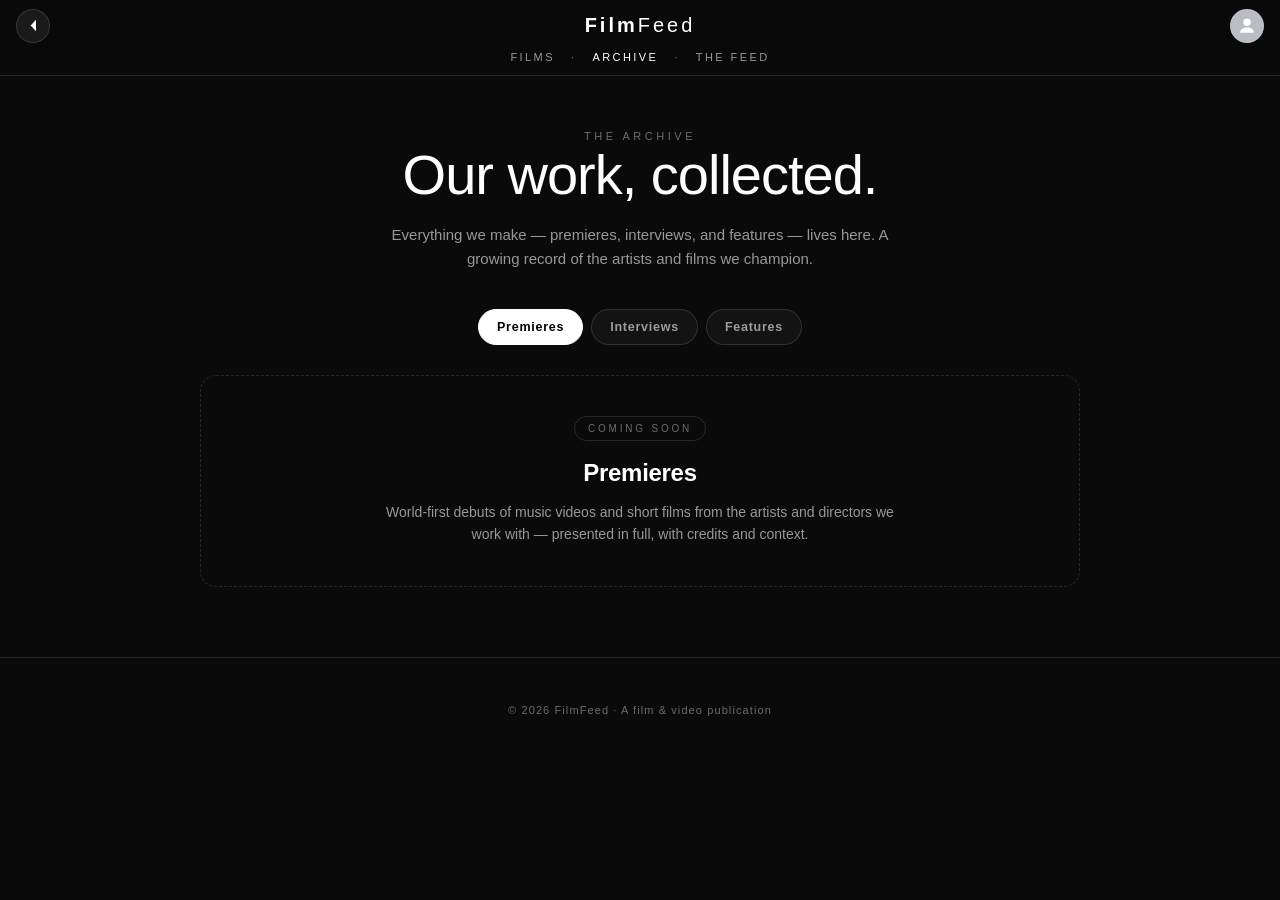
==== archive.html @ 970f9238 "Recover videos.js + bunny_uploads.json; harden generators against JSON corruption" ====
<!DOCTYPE html>
<html lang="en">
<head>
<meta charset="UTF-8">
<meta name="viewport" content="width=device-width, initial-scale=1.0">
<title>FilmFeed — Archive</title>
<style>
  :root { --fg:#fff; --muted:rgba(255,255,255,.58); --muted-2:rgba(255,255,255,.4); --line:rgba(255,255,255,.12); --bg:#0a0a0a; --ease-out:cubic-bezier(0.23,1,0.32,1); }
  * { margin:0; padding:0; box-sizing:border-box; -webkit-tap-highlight-color:transparent; }
  body { background:var(--bg); color:var(--fg); font-family:-apple-system,BlinkMacSystemFont,"Segoe UI",Roboto,Helvetica,Arial,sans-serif; -webkit-font-smoothing:antialiased; }
  a { color:inherit; text-decoration:none; }
  .wrap { max-width:920px; margin:0 auto; padding:0 20px; }
  .eyebrow { font-size:11px; letter-spacing:.32em; text-transform:uppercase; color:var(--muted-2); }

  header.masthead { position:sticky; top:0; z-index:60; background:rgba(10,10,10,.85); backdrop-filter:blur(14px); -webkit-backdrop-filter:blur(14px); border-bottom:1px solid var(--line); }
  .masthead .bar { position:relative; display:flex; align-items:center; justify-content:center; padding:14px 16px; }
  .wordmark { font-size:20px; font-weight:800; letter-spacing:3px; } .wordmark b { font-weight:300; }
  .back { position:absolute; left:16px; top:50%; transform:translateY(-50%); width:34px; height:34px; border-radius:50%; background:rgba(255,255,255,.07); border:1px solid var(--line); display:flex; align-items:center; justify-content:center; }
  .back svg { width:17px; height:17px; fill:#fff; }
  #accountBtn { position:absolute; right:16px; top:50%; transform:translateY(-50%); width:34px; height:34px; border-radius:50%; background:#b9bdc2; border:1px solid var(--line); display:flex; align-items:center; justify-content:center; overflow:hidden; }
  #accountBtn svg { width:18px; height:18px; fill:#fff; }
  nav.nav { display:flex; gap:16px; justify-content:center; padding:0 16px 12px; font-size:11px; letter-spacing:.22em; text-transform:uppercase; color:var(--muted); }
  nav.nav a.on { color:#fff; } nav.nav .dot { color:var(--muted-2); }

  .lead { padding:54px 0 30px; text-align:center; }
  .lead h1 { font-size:clamp(32px,8vw,56px); font-weight:300; letter-spacing:-1px; }
  .lead p { margin:16px auto 0; max-width:520px; color:var(--muted); font-size:15px; line-height:1.6; }

  .tabs { display:flex; gap:8px; justify-content:center; padding:8px 0 30px; flex-wrap:wrap; }
  .tab { padding:10px 18px; border-radius:999px; font-size:12.5px; font-weight:600; letter-spacing:.06em; color:var(--muted); cursor:pointer; border:1px solid var(--line); background:rgba(255,255,255,.04); transition:color 160ms ease, background 160ms ease, transform 140ms var(--ease-out); }
  .tab:active { transform:scale(.97); }
  .tab.active { color:#000; background:#fff; border-color:#fff; }

  .panel { display:none; padding-bottom:70px; }
  .panel.show { display:block; animation:rise 420ms var(--ease-out) both; }
  @keyframes rise { from { opacity:0; transform:translateY(10px); } to { opacity:1; transform:none; } }
  .soon { border:1px dashed var(--line); border-radius:16px; padding:40px 30px; text-align:center; }
  .soon .badge { display:inline-block; font-size:10px; letter-spacing:.28em; text-transform:uppercase; color:var(--muted-2); border:1px solid var(--line); border-radius:999px; padding:6px 13px; margin-bottom:18px; }
  .soon h2 { font-size:24px; font-weight:600; letter-spacing:-.3px; }
  .soon p { margin:14px auto 0; max-width:520px; color:var(--muted); font-size:14px; line-height:1.6; }

  footer { padding:46px 20px 60px; text-align:center; color:var(--muted-2); font-size:11px; letter-spacing:.1em; border-top:1px solid var(--line); }
</style>
</head>
<body>

<header class="masthead">
  <div class="bar">
    <a class="back" href="index.html" title="Home"><svg viewBox="0 0 24 24"><path d="M15.5 4 8 12l7.5 8"/></svg></a>
    <a class="wordmark" href="index.html">Film<b>Feed</b></a>
    <a id="accountBtn" href="profile.html" title="Account"><svg viewBox="0 0 24 24"><path d="M12 12a5 5 0 1 0 0-10 5 5 0 0 0 0 10zm0 2c-5 0-9 2.5-9 6v1h18v-1c0-3.5-4-6-9-6z"/></svg></a>
  </div>
  <nav class="nav"><a href="films.html">Films</a><span class="dot">&middot;</span><a class="on" href="archive.html">Archive</a><span class="dot">&middot;</span><a href="feed.html">The Feed</a></nav>
</header>

<div class="wrap">
  <div class="lead">
    <div class="eyebrow">The Archive</div>
    <h1>Our work, collected.</h1>
    <p>Everything we make — premieres, interviews, and features — lives here. A growing record of the artists and films we champion.</p>
  </div>

  <div class="tabs">
    <div class="tab active" data-t="premieres">Premieres</div>
    <div class="tab" data-t="interviews">Interviews</div>
    <div class="tab" data-t="features">Features</div>
  </div>

  <div class="panel show" id="premieres">
    <div class="soon"><div class="badge">Coming soon</div>
      <h2>Premieres</h2>
      <p>World-first debuts of music videos and short films from the artists and directors we work with — presented in full, with credits and context.</p>
    </div>
  </div>
  <div class="panel" id="interviews">
    <div class="soon"><div class="badge">Coming soon</div>
      <h2>Interviews</h2>
      <p>In-depth conversations with the filmmakers and music-video directors behind the work — on craft, process, and the moments that matter.</p>
    </div>
  </div>
  <div class="panel" id="features">
    <div class="soon"><div class="badge">Coming soon</div>
      <h2>Features</h2>
      <p>Essays, retrospectives, and editorial deep-dives into the films, scenes, and ideas shaping contemporary cinema.</p>
    </div>
  </div>
</div>

<footer>&copy; 2026 FilmFeed &middot; A film &amp; video publication</footer>

<script>
console.log('FilmFeed archive: v1');
document.querySelectorAll('.tab').forEach(t => t.onclick = () => {
  document.querySelectorAll('.tab').forEach(x => x.classList.toggle('active', x === t));
  document.querySelectorAll('.panel').forEach(p => p.classList.toggle('show', p.id === t.dataset.t));
});
</script>
</body>
</html>
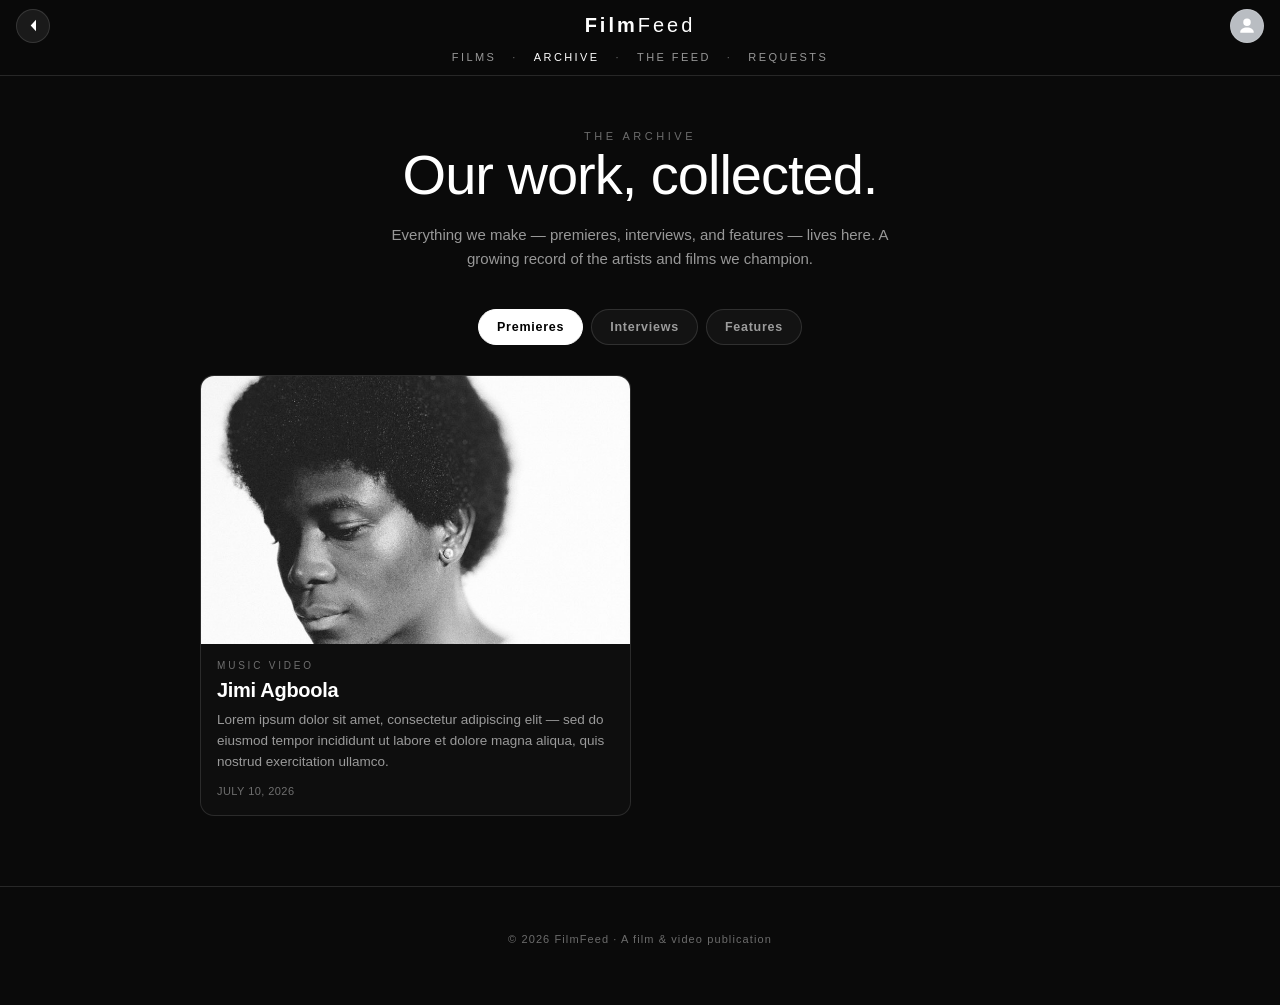
==== commit 7dfb8f1d: "Prepare safe Cinematic Roll staging deployment" ====
--- a/archive.html
+++ b/archive.html
@@ -39,6 +39,19 @@
   .soon h2 { font-size:24px; font-weight:600; letter-spacing:-.3px; }
   .soon p { margin:14px auto 0; max-width:520px; color:var(--muted); font-size:14px; line-height:1.6; }
 
+  /* Article cards */
+  .alist { display:grid; gap:18px; grid-template-columns:1fr; }
+  @media (min-width:640px){ .alist { grid-template-columns:1fr 1fr; } }
+  .acard { display:flex; flex-direction:column; border:1px solid var(--line); border-radius:14px; overflow:hidden; background:rgba(255,255,255,.02); transition:transform 160ms var(--ease-out), background 160ms ease; }
+  .acard:active { transform:scale(.99); }
+  @media (hover:hover){ .acard:hover { background:rgba(255,255,255,.05); } }
+  .acard .th { aspect-ratio:16/10; background:#1a1a1a center/cover; }
+  .acard .body { padding:16px 16px 18px; }
+  .acard .cat { font-size:10px; letter-spacing:.28em; text-transform:uppercase; color:var(--muted-2); }
+  .acard h3 { font-size:20px; font-weight:600; letter-spacing:-.3px; margin:8px 0; }
+  .acard p { color:var(--muted); font-size:13.5px; line-height:1.55; display:-webkit-box; -webkit-line-clamp:3; -webkit-box-orient:vertical; overflow:hidden; }
+  .acard .meta { margin-top:12px; font-size:11px; letter-spacing:.04em; color:var(--muted-2); text-transform:uppercase; }
+
   footer { padding:46px 20px 60px; text-align:center; color:var(--muted-2); font-size:11px; letter-spacing:.1em; border-top:1px solid var(--line); }
 </style>
 </head>
@@ -50,7 +63,7 @@
     <a class="wordmark" href="index.html">Film<b>Feed</b></a>
     <a id="accountBtn" href="profile.html" title="Account"><svg viewBox="0 0 24 24"><path d="M12 12a5 5 0 1 0 0-10 5 5 0 0 0 0 10zm0 2c-5 0-9 2.5-9 6v1h18v-1c0-3.5-4-6-9-6z"/></svg></a>
   </div>
-  <nav class="nav"><a href="films.html">Films</a><span class="dot">&middot;</span><a class="on" href="archive.html">Archive</a><span class="dot">&middot;</span><a href="feed.html">The Feed</a></nav>
+  <nav class="nav"><a href="films.html">Films</a><span class="dot">&middot;</span><a class="on" href="archive.html">Archive</a><span class="dot">&middot;</span><a href="feed.html">The Feed</a><span class="dot">&middot;</span><a href="requests.html">Requests</a></nav>
 </header>
 
 <div class="wrap">
@@ -66,34 +79,52 @@
     <div class="tab" data-t="features">Features</div>
   </div>
 
-  <div class="panel show" id="premieres">
-    <div class="soon"><div class="badge">Coming soon</div>
-      <h2>Premieres</h2>
-      <p>World-first debuts of music videos and short films from the artists and directors we work with — presented in full, with credits and context.</p>
-    </div>
-  </div>
-  <div class="panel" id="interviews">
-    <div class="soon"><div class="badge">Coming soon</div>
-      <h2>Interviews</h2>
-      <p>In-depth conversations with the filmmakers and music-video directors behind the work — on craft, process, and the moments that matter.</p>
-    </div>
-  </div>
-  <div class="panel" id="features">
-    <div class="soon"><div class="badge">Coming soon</div>
-      <h2>Features</h2>
-      <p>Essays, retrospectives, and editorial deep-dives into the films, scenes, and ideas shaping contemporary cinema.</p>
-    </div>
-  </div>
+  <div class="panel show" id="premieres"><div id="premiereList"></div></div>
+  <div class="panel" id="interviews"><div id="interviewList"></div></div>
+  <div class="panel" id="features"><div id="featureList"></div></div>
 </div>
 
 <footer>&copy; 2026 FilmFeed &middot; A film &amp; video publication</footer>
 
 <script>
-console.log('FilmFeed archive: v1');
+console.log('FilmFeed archive: v2 (articles)');
 document.querySelectorAll('.tab').forEach(t => t.onclick = () => {
   document.querySelectorAll('.tab').forEach(x => x.classList.toggle('active', x === t));
   document.querySelectorAll('.panel').forEach(p => p.classList.toggle('show', p.id === t.dataset.t));
 });
+
+function esc(s){ return String(s ?? '').replace(/[&<>"]/g, c => ({'&':'&amp;','<':'&lt;','>':'&gt;','"':'&quot;'}[c])); }
+function fmtDate(d){ try{ return new Date(d).toLocaleDateString('en-US',{month:'long',day:'numeric',year:'numeric'}); }catch(e){ return d; } }
+function soonBlock(t,p){ return `<div class="soon"><div class="badge">Coming soon</div><h2>${t}</h2><p>${p}</p></div>`; }
+function artCard(a){
+  const img = a.cover || a.portrait || a.still || '';
+  return `<a class="acard" href="article.html?slug=${encodeURIComponent(a.slug)}">
+    <div class="th" style="${img?`background-image:url('${esc(img)}')`:''}"></div>
+    <div class="body"><div class="cat">${esc(a.category||'Feature')}</div><h3>${esc(a.title)}</h3>
+    <p>${esc(a.dek||'')}</p><div class="meta">${a.date?fmtDate(a.date):''}</div></div></a>`;
+}
+function fillPanel(id, items, empty){
+  const el=document.getElementById(id); if(!el) return;
+  el.innerHTML = items.length ? `<div class="alist">${items.map(artCard).join('')}</div>` : empty;
+}
+(async()=>{
+  let arts=[]; try{ arts = await (await fetch('articles.json')).json(); }catch(e){}
+  // An article lands in a panel if its category matches — or if its optional
+  // "sections" list names it (lets one piece live in several tabs at once).
+  const inCats = (a, cats) => {
+    const c = (a.category||'').toLowerCase();
+    const extra = (a.sections||[]).map(s => String(s).toLowerCase());
+    return cats.some(x => x === c || extra.includes(x));
+  };
+  const by = (...cats) => arts.filter(a => inCats(a, cats))
+                       .sort((x,y)=> new Date(y.date||0) - new Date(x.date||0));
+  fillPanel('premiereList', by('premiere', 'music video'),
+    soonBlock('Premieres','World-first debuts of music videos and short films from the artists and directors we work with — presented in full, with credits and context.'));
+  fillPanel('interviewList', by('interview'),
+    soonBlock('Interviews','In-depth conversations with the filmmakers and music-video directors behind the work — on craft, process, and the moments that matter.'));
+  fillPanel('featureList', by('feature'),
+    soonBlock('Features','Essays, retrospectives, and editorial deep-dives into the films, scenes, and ideas shaping contemporary cinema.'));
+})();
 </script>
 </body>
 </html>
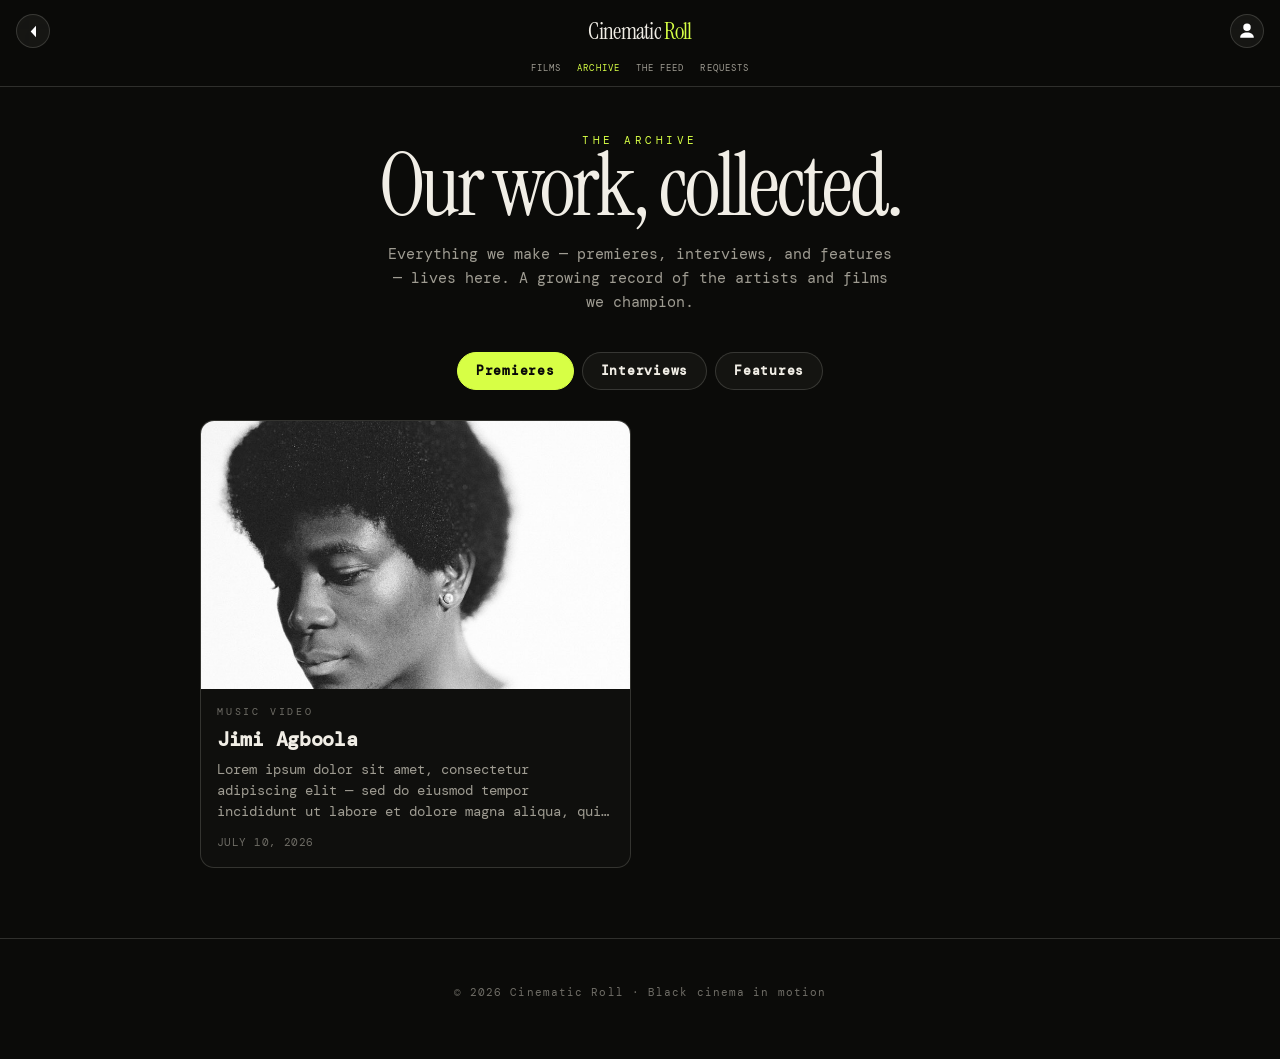
==== commit 9a65bcc8: "Unify public pages with Cinematic Roll design system" ====
--- a/archive.html
+++ b/archive.html
@@ -3,7 +3,7 @@
 <head>
 <meta charset="UTF-8">
 <meta name="viewport" content="width=device-width, initial-scale=1.0">
-<title>FilmFeed — Archive</title>
+<title>Cinematic Roll — Editorial</title>
 <style>
   :root { --fg:#fff; --muted:rgba(255,255,255,.58); --muted-2:rgba(255,255,255,.4); --line:rgba(255,255,255,.12); --bg:#0a0a0a; --ease-out:cubic-bezier(0.23,1,0.32,1); }
   * { margin:0; padding:0; box-sizing:border-box; -webkit-tap-highlight-color:transparent; }
@@ -54,13 +54,14 @@
 
   footer { padding:46px 20px 60px; text-align:center; color:var(--muted-2); font-size:11px; letter-spacing:.1em; border-top:1px solid var(--line); }
 </style>
+<link rel="stylesheet" href="assets/cr-theme.css">
 </head>
 <body>
 
 <header class="masthead">
   <div class="bar">
     <a class="back" href="index.html" title="Home"><svg viewBox="0 0 24 24"><path d="M15.5 4 8 12l7.5 8"/></svg></a>
-    <a class="wordmark" href="index.html">Film<b>Feed</b></a>
+    <a class="wordmark" href="index.html">Cinematic <b>Roll</b></a>
     <a id="accountBtn" href="profile.html" title="Account"><svg viewBox="0 0 24 24"><path d="M12 12a5 5 0 1 0 0-10 5 5 0 0 0 0 10zm0 2c-5 0-9 2.5-9 6v1h18v-1c0-3.5-4-6-9-6z"/></svg></a>
   </div>
   <nav class="nav"><a href="films.html">Films</a><span class="dot">&middot;</span><a class="on" href="archive.html">Archive</a><span class="dot">&middot;</span><a href="feed.html">The Feed</a><span class="dot">&middot;</span><a href="requests.html">Requests</a></nav>
@@ -84,10 +85,10 @@
   <div class="panel" id="features"><div id="featureList"></div></div>
 </div>
 
-<footer>&copy; 2026 FilmFeed &middot; A film &amp; video publication</footer>
+<footer>&copy; 2026 Cinematic Roll &middot; Black cinema in motion</footer>
 
 <script>
-console.log('FilmFeed archive: v2 (articles)');
+console.log('Cinematic Roll archive: v2 (articles)');
 document.querySelectorAll('.tab').forEach(t => t.onclick = () => {
   document.querySelectorAll('.tab').forEach(x => x.classList.toggle('active', x === t));
   document.querySelectorAll('.panel').forEach(p => p.classList.toggle('show', p.id === t.dataset.t));
--- a/assets/cr-theme.css
+++ b/assets/cr-theme.css
@@ -0,0 +1,63 @@
+@import url('https://fonts.googleapis.com/css2?family=DM+Mono:wght@300;400;500&family=Instrument+Serif:ital@0;1&display=swap');
+
+:root {
+  --cr-paper:#0b0b09;
+  --cr-panel:#141411;
+  --cr-ink:#f1eee6;
+  --cr-soft:#9f9c92;
+  --cr-line:rgba(241,238,230,.16);
+  --cr-acid:#d7ff45;
+  --bg:var(--cr-paper)!important;
+  --fg:var(--cr-ink)!important;
+  --muted:var(--cr-soft)!important;
+  --muted-2:#6f6d66!important;
+  --line:var(--cr-line)!important;
+  --card:var(--cr-panel)!important;
+  --like:var(--cr-acid)!important;
+}
+
+html{background:var(--cr-paper)}
+body{background:var(--cr-paper)!important;color:var(--cr-ink)!important;font-family:"DM Mono",monospace!important;font-size:12px}
+::selection{background:var(--cr-acid);color:#090909}
+a{color:inherit}
+
+header.masthead{background:rgba(11,11,9,.9)!important;border-color:var(--cr-line)!important;backdrop-filter:blur(18px)!important}
+header.masthead .bar{min-height:62px}
+.wordmark{font-family:"Instrument Serif",Georgia,serif!important;font-size:23px!important;font-weight:400!important;letter-spacing:-.03em!important;text-transform:none!important}
+.wordmark b{color:var(--cr-acid);font-weight:400!important}
+nav.nav{font-size:9px!important;letter-spacing:.12em!important;color:var(--cr-soft)!important}
+nav.nav a.on,nav.nav a:hover{color:var(--cr-acid)!important}
+nav.nav .dot{display:none}
+.back,#accountBtn,.icon{border-color:var(--cr-line)!important;background:rgba(241,238,230,.05)!important;color:var(--cr-ink)!important}
+
+h1,h2,.lead h1,.arthead h1,.pinfo h1,#card h2{font-family:"Instrument Serif",Georgia,serif!important;font-weight:400!important;letter-spacing:-.035em!important}
+.eyebrow,.title-eyebrow,.section .lbl,section.block h2,.more .lbl{color:var(--cr-acid)!important}
+.lead{padding-top:46px!important}
+.lead h1{font-size:clamp(44px,7vw,86px)!important;line-height:.92!important}
+
+input,textarea{background:#11110f!important;border-color:var(--cr-line)!important;color:var(--cr-ink)!important}
+input:focus,textarea:focus{border-color:var(--cr-acid)!important;box-shadow:0 0 0 2px rgba(215,255,69,.12)}
+button,.btn,.act,.shuffle,.editbtn,.tab{font-family:"DM Mono",monospace!important}
+.btn.primary,.act.watch,.reviewbox button,.card2 .btn:not(.secondary),.editbtn.followbtn,.tag-inlib,.sh .inlib{background:var(--cr-acid)!important;border-color:var(--cr-acid)!important;color:#090909!important}
+.btn.ghost,.act,.shuffle,.editbtn,.tab{border-color:var(--cr-line)!important;background:rgba(241,238,230,.04)!important;color:var(--cr-ink)!important}
+.tab.active,.act.on{background:var(--cr-acid)!important;border-color:var(--cr-acid)!important;color:#090909!important}
+.genre{border-color:rgba(215,255,69,.45)!important;color:var(--cr-acid)!important}
+
+.tile,.pcard,.clipcard,.pick,.sh,figure img,figure.player video,#card,.card2,.reviewbox{border-radius:10px!important;border-color:var(--cr-line)!important}
+.tile,.clipcard,.pcard,.pick,.sh{background-color:var(--cr-panel)!important}
+.tile:hover,.clipcard:hover,.pcard:hover,.sh:hover{border-color:var(--cr-acid)!important}
+.card2,#card,.reviewbox{background:var(--cr-panel)!important}
+.stars,.facts .star,#card .facts .star{color:var(--cr-acid)!important}
+.unreaddot{background:var(--cr-acid)!important}
+
+footer{border-color:var(--cr-line)!important;color:#6f6d66!important}
+footer .wm{font-family:"Instrument Serif",Georgia,serif!important;font-weight:400!important;color:var(--cr-ink)!important}
+footer .wm b{color:var(--cr-acid)!important;font-weight:400!important}
+
+@media(max-width:600px){
+  header.masthead .bar{min-height:56px}
+  .wordmark{font-size:20px!important}
+  nav.nav{gap:12px!important;overflow-x:auto!important;justify-content:flex-start!important;padding-left:56px!important;padding-right:56px!important;scrollbar-width:none}
+  .lead{padding-top:34px!important}
+  .lead h1{font-size:46px!important}
+}
